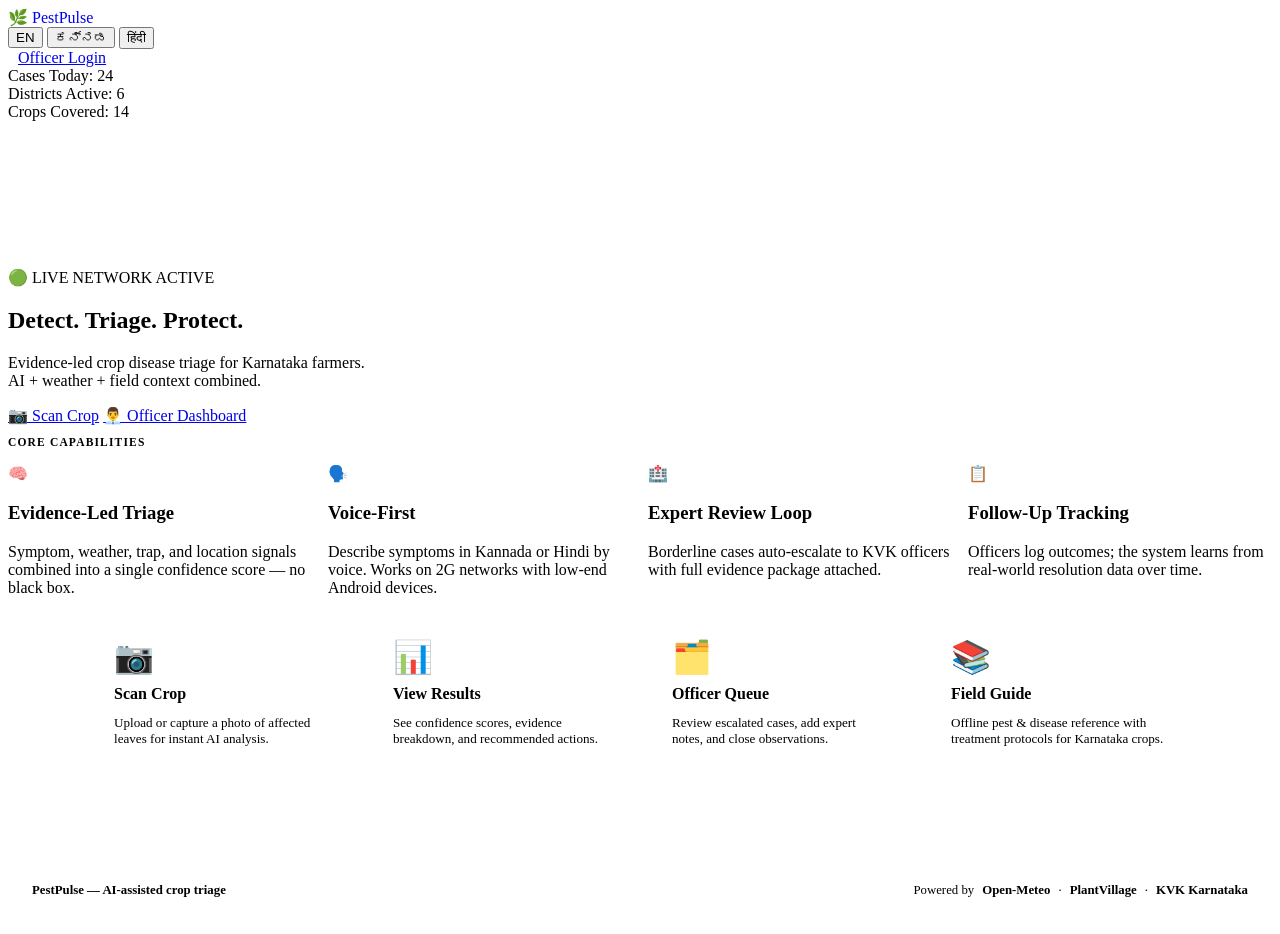
==== frontend/index.html @ 04d3d1e6 "commit" ====
<!DOCTYPE html>
<html lang="en">
<head>
  <meta charset="UTF-8" />
  <meta name="viewport" content="width=device-width, initial-scale=1.0" />
  <title>PestPulse — Crop Disease Triage</title>
  <link rel="preconnect" href="https://fonts.googleapis.com" />
  <link rel="preconnect" href="https://fonts.gstatic.com" crossorigin />
  <link href="https://fonts.googleapis.com/css2?family=Inter:wght@400;600;700;800;900&display=swap" rel="stylesheet" />
  <link rel="stylesheet" href="/static/style.css" />
  <style>
    /* ── Landing-page extras ── */
    .action-cards { display: grid; grid-template-columns: repeat(4,1fr); gap: 16px; padding: 0 24px 80px; max-width: 1100px; margin: 0 auto; }
    .action-card  { background: var(--bg-card); border: 1px solid var(--border); border-radius: var(--radius); padding: 28px 24px; display: flex; flex-direction: column; gap: 12px; cursor: pointer; transition: var(--transition); text-decoration: none; color: var(--text); }
    .action-card:hover { border-color: var(--green-border); background: var(--green-glow); transform: translateY(-2px); box-shadow: 0 8px 32px rgba(0,230,118,0.08); }
    .action-card .ac-icon { font-size: 2rem; line-height: 1; }
    .action-card h3 { font-size: 1rem; color: var(--text); margin: 0; }
    .action-card p  { font-size: 0.82rem; color: var(--text-muted); margin: 0; }
    .section-label { font-size: 0.72rem; font-weight: 700; text-transform: uppercase; letter-spacing: 0.1em; color: var(--green); margin-bottom: 16px; }
    .features-inner { display: grid; grid-template-columns: repeat(4,1fr); gap: 16px; }
    footer { border-top: 1px solid var(--border); padding: 28px 24px; display: flex; justify-content: space-between; align-items: center; flex-wrap: wrap; gap: 8px; font-size: 0.8rem; color: var(--text-muted); }
    footer .footer-brand { font-weight: 700; color: var(--text); }
    footer .footer-partners { display: flex; gap: 8px; align-items: center; }
    footer .footer-partners span { color: var(--text-dim); }
    @media (max-width: 900px) {
      .features-inner, .action-cards { grid-template-columns: 1fr 1fr; }
    }
    @media (max-width: 540px) {
      .features-inner, .action-cards { grid-template-columns: 1fr; }
      footer { flex-direction: column; text-align: center; }
    }
  </style>
</head>
<body>

<!-- ═══════════════════════════════ NAVBAR ═══════════════════════════════ -->
<nav class="navbar">
  <a href="/" class="nav-logo" style="text-decoration:none;">
    <span class="logo-dot">🌿</span>
    <span>PestPulse</span>
  </a>
  <div class="nav-links">
    <div class="lang-switcher" id="langSwitcher">
      <button class="lang-btn active" data-lang="en" onclick="setLang('en')">EN</button>
      <button class="lang-btn" data-lang="kn" onclick="setLang('kn')">ಕನ್ನಡ</button>
      <button class="lang-btn" data-lang="hi" onclick="setLang('hi')">हिंदी</button>
    </div>
    <a href="/officer" class="btn btn-primary btn-sm" style="margin-left:10px;" data-i18n="nav.login">Officer Login</a>
  </div>
</nav>

<!-- ═══════════════════════════════ TICKER ═══════════════════════════════ -->
<div class="ticker">
  <div class="ticker-item">
    <span class="dot"></span>
    <span data-i18n="ticker.casesToday">Cases Today:</span>&nbsp;<span class="val">24</span>
  </div>
  <div class="ticker-item">
    <span class="dot"></span>
    <span data-i18n="ticker.districts">Districts Active:</span>&nbsp;<span class="val">6</span>
  </div>
  <div class="ticker-item">
    <span class="dot"></span>
    <span data-i18n="ticker.crops">Crops Covered:</span>&nbsp;<span class="val">14</span>
  </div>
</div>

<!-- ═══════════════════════════════ HERO ══════════════════════════════════ -->
<section class="hero">
  <!-- Radial glow bg -->
  <div class="hero-bg"></div>

  <!-- Animated particles -->
  <div class="particles" id="particles"></div>

  <div class="hero-content">
    <div class="hero-tag">🟢 <span data-i18n="hero.tag">LIVE NETWORK ACTIVE</span></div>

    <h1 data-i18n="hero.heading">Detect. Triage.&nbsp;<span class="text-green">Protect.</span></h1>

    <p data-i18n="hero.sub">Evidence-led crop disease triage for Karnataka farmers.<br>AI + weather + field context combined.</p>

    <div class="hero-cta">
      <a href="/farmer" class="btn btn-primary btn-lg" data-i18n="hero.cta1">📷 Scan Crop</a>
      <a href="/officer" class="btn btn-ghost btn-lg" data-i18n="hero.cta2">👨‍💼 Officer Dashboard</a>
    </div>
  </div>
</section>

<!-- ═════════════════════════════ FEATURES ═══════════════════════════════ -->
<section class="features">
  <p class="section-label" data-i18n="features.label">Core Capabilities</p>
  <div class="features-inner">

    <div class="feature-card">
      <div class="feature-icon">🧠</div>
      <h3 data-i18n="feat1.title">Evidence-Led Triage</h3>
      <p data-i18n="feat1.desc">Symptom, weather, trap, and location signals combined into a single confidence score — no black box.</p>
    </div>

    <div class="feature-card">
      <div class="feature-icon">🗣️</div>
      <h3 data-i18n="feat2.title">Voice-First</h3>
      <p data-i18n="feat2.desc">Describe symptoms in Kannada or Hindi by voice. Works on 2G networks with low-end Android devices.</p>
    </div>

    <div class="feature-card">
      <div class="feature-icon">🏥</div>
      <h3 data-i18n="feat3.title">Expert Review Loop</h3>
      <p data-i18n="feat3.desc">Borderline cases auto-escalate to KVK officers with full evidence package attached.</p>
    </div>

    <div class="feature-card">
      <div class="feature-icon">📋</div>
      <h3 data-i18n="feat4.title">Follow-Up Tracking</h3>
      <p data-i18n="feat4.desc">Officers log outcomes; the system learns from real-world resolution data over time.</p>
    </div>

  </div>
</section>

<!-- ════════════════════════ ACTION CARDS ROW ════════════════════════════ -->
<div class="action-cards">

  <a href="/farmer" class="action-card">
    <div class="ac-icon">📷</div>
    <h3 data-i18n="ac1.title">Scan Crop</h3>
    <p data-i18n="ac1.desc">Upload or capture a photo of affected leaves for instant AI analysis.</p>
  </a>

  <a href="/result" class="action-card">
    <div class="ac-icon">📊</div>
    <h3 data-i18n="ac2.title">View Results</h3>
    <p data-i18n="ac2.desc">See confidence scores, evidence breakdown, and recommended actions.</p>
  </a>

  <a href="/officer" class="action-card">
    <div class="ac-icon">🗂️</div>
    <h3 data-i18n="ac3.title">Officer Queue</h3>
    <p data-i18n="ac3.desc">Review escalated cases, add expert notes, and close observations.</p>
  </a>

  <a href="/guide" class="action-card">
    <div class="ac-icon">📚</div>
    <h3 data-i18n="ac4.title">Field Guide</h3>
    <p data-i18n="ac4.desc">Offline pest & disease reference with treatment protocols for Karnataka crops.</p>
  </a>

</div>

<!-- ══════════════════════════════ FOOTER ════════════════════════════════ -->
<footer>
  <span class="footer-brand">PestPulse — AI-assisted crop triage</span>
  <div class="footer-partners">
    <span>Powered by</span>
    <span style="color:var(--green);font-weight:700;">Open-Meteo</span>
    <span>·</span>
    <span style="color:var(--green);font-weight:700;">PlantVillage</span>
    <span>·</span>
    <span style="color:var(--green);font-weight:700;">KVK Karnataka</span>
  </div>
</footer>

<!-- ══════════════════════════════ SCRIPTS ═══════════════════════════════ -->
<script src="/static/app.js" defer></script>
<script>
  /* ── Particle generator ── */
  (function spawnParticles() {
    const container = document.getElementById('particles');
    for (let i = 0; i < 28; i++) {
      const p = document.createElement('div');
      p.className = 'particle';
      const size = Math.random() * 6 + 2;
      p.style.cssText = [
        `width:${size}px`, `height:${size}px`,
        `left:${Math.random() * 100}%`,
        `animation-duration:${6 + Math.random() * 14}s`,
        `animation-delay:${Math.random() * 12}s`,
        `opacity:${0.03 + Math.random() * 0.06}`
      ].join(';');
      container.appendChild(p);
    }
  })();

  /* ── Language strings ── */
  const i18n = {
    en: {
      'nav.login': 'Officer Login',
      'ticker.casesToday': 'Cases Today:',
      'ticker.districts': 'Districts Active:',
      'ticker.crops': 'Crops Covered:',
      'hero.tag': 'LIVE NETWORK ACTIVE',
      'hero.heading': 'Detect. Triage.\u00a0<span class="text-green">Protect.</span>',
      'hero.sub': 'Evidence-led crop disease triage for Karnataka farmers.<br>AI + weather + field context combined.',
      'hero.cta1': '📷 Scan Crop',
      'hero.cta2': '👨‍💼 Officer Dashboard',
      'features.label': 'Core Capabilities',
      'feat1.title': 'Evidence-Led Triage',
      'feat1.desc': 'Symptom, weather, trap, and location signals combined into a single confidence score — no black box.',
      'feat2.title': 'Voice-First',
      'feat2.desc': 'Describe symptoms in Kannada or Hindi by voice. Works on 2G networks with low-end Android devices.',
      'feat3.title': 'Expert Review Loop',
      'feat3.desc': 'Borderline cases auto-escalate to KVK officers with full evidence package attached.',
      'feat4.title': 'Follow-Up Tracking',
      'feat4.desc': 'Officers log outcomes; the system learns from real-world resolution data over time.',
      'ac1.title': 'Scan Crop', 'ac1.desc': 'Upload or capture a photo of affected leaves for instant AI analysis.',
      'ac2.title': 'View Results', 'ac2.desc': 'See confidence scores, evidence breakdown, and recommended actions.',
      'ac3.title': 'Officer Queue', 'ac3.desc': 'Review escalated cases, add expert notes, and close observations.',
      'ac4.title': 'Field Guide', 'ac4.desc': 'Offline pest & disease reference with treatment protocols for Karnataka crops.',
    },
    kn: {
      'nav.login': 'ಅಧಿಕಾರಿ ಲಾಗಿನ್',
      'ticker.casesToday': 'ಇಂದಿನ ಪ್ರಕರಣಗಳು:',
      'ticker.districts': 'ಸಕ್ರಿಯ ಜಿಲ್ಲೆಗಳು:',
      'ticker.crops': 'ಒಳಗೊಂಡ ಬೆಳೆಗಳು:',
      'hero.tag': 'ಲೈವ್ ನೆಟ್‌ವರ್ಕ್ ಸಕ್ರಿಯ',
      'hero.heading': 'ಪತ್ತೆ. ವಿಂಗಡಣೆ.\u00a0<span class="text-green">ರಕ್ಷಣೆ.</span>',
      'hero.sub': 'ಕರ್ನಾಟಕ ರೈತರಿಗಾಗಿ ಸಾಕ್ಷ್ಯ-ಆಧಾರಿತ ಬೆಳೆ ರೋಗ ವಿಂಗಡಣೆ.<br>AI + ಹವಾಮಾನ + ಕ್ಷೇತ್ರ ಸಂದರ್ಭ ಸಂಯೋಜಿತ.',
      'hero.cta1': '📷 ಬೆಳೆ ಸ್ಕ್ಯಾನ್ ಮಾಡಿ',
      'hero.cta2': '👨‍💼 ಅಧಿಕಾರಿ ಡ್ಯಾಶ್‌ಬೋರ್ಡ್',
      'features.label': 'ಮುಖ್ಯ ಸಾಮರ್ಥ್ಯಗಳು',
      'feat1.title': 'ಸಾಕ್ಷ್ಯ-ಆಧಾರಿತ ವಿಂಗಡಣೆ',
      'feat1.desc': 'ರೋಗಲಕ್ಷಣ, ಹವಾಮಾನ, ಬಲೆ ಮತ್ತು ಸ್ಥಳ ಸಂಕೇತಗಳನ್ನು ಒಂದೇ ವಿಶ್ವಾಸ ಸ್ಕೋರ್‌ಗೆ ಸಂಯೋಜಿಸಲಾಗಿದೆ.',
      'feat2.title': 'ಧ್ವನಿ-ಮೊದಲು',
      'feat2.desc': 'ಕನ್ನಡ ಅಥವಾ ಹಿಂದಿಯಲ್ಲಿ ರೋಗಲಕ್ಷಣಗಳನ್ನು ವಿವರಿಸಿ. 2G ನೆಟ್‌ವರ್ಕ್‌ನಲ್ಲಿ ಕಾರ್ಯನಿರ್ವಹಿಸುತ್ತದೆ.',
      'feat3.title': 'ತಜ್ಞ ಪರಿಶೀಲನೆ ಲೂಪ್',
      'feat3.desc': 'ಗಡಿರೇಖೆಯ ಪ್ರಕರಣಗಳು ಸ್ವಯಂಚಾಲಿತವಾಗಿ KVK ಅಧಿಕಾರಿಗಳಿಗೆ ಏರಿಕೆಯಾಗುತ್ತವೆ.',
      'feat4.title': 'ಅನುಸರಣ ಟ್ರ್ಯಾಕಿಂಗ್',
      'feat4.desc': 'ಅಧಿಕಾರಿಗಳು ಫಲಿತಾಂಶಗಳನ್ನು ದಾಖಲಿಸುತ್ತಾರೆ; ವ್ಯವಸ್ಥೆ ನೈಜ ಡೇಟಾದಿಂದ ಕಲಿಯುತ್ತದೆ.',
      'ac1.title': 'ಬೆಳೆ ಸ್ಕ್ಯಾನ್', 'ac1.desc': 'ತಕ್ಷಣದ AI ವಿಶ್ಲೇಷಣೆಗಾಗಿ ಪ್ರಭಾವಿತ ಎಲೆಗಳ ಫೋಟೋ ಅಪ್‌ಲೋಡ್ ಮಾಡಿ.',
      'ac2.title': 'ಫಲಿತಾಂಶ ನೋಡಿ', 'ac2.desc': 'ಸ್ಕೋರ್‌ಗಳು, ಸಾಕ್ಷ್ಯ ವಿಭಜನೆ ಮತ್ತು ಶಿಫಾರಸುಗಳನ್ನು ನೋಡಿ.',
      'ac3.title': 'ಅಧಿಕಾರಿ ಕ್ಯೂ', 'ac3.desc': 'ಎಸ್ಕಲೇಟ್ ಆದ ಪ್ರಕರಣಗಳನ್ನು ಪರಿಶೀಲಿಸಿ ಮತ್ತು ತಜ್ಞ ಟಿಪ್ಪಣಿಗಳನ್ನು ಸೇರಿಸಿ.',
      'ac4.title': 'ಕ್ಷೇತ್ರ ಮಾರ್ಗದರ್ಶಿ', 'ac4.desc': 'ಕರ್ನಾಟಕ ಬೆಳೆಗಳಿಗೆ ಚಿಕಿತ್ಸಾ ಪ್ರೋಟೋಕಾಲ್‌ಗಳೊಂದಿಗೆ ಆಫ್‌ಲೈನ್ ಉಲ್ಲೇಖ.',
    },
    hi: {
      'nav.login': 'अधिकारी लॉगिन',
      'ticker.casesToday': 'आज के मामले:',
      'ticker.districts': 'सक्रिय जिले:',
      'ticker.crops': 'कवर की गई फसलें:',
      'hero.tag': 'लाइव नेटवर्क सक्रिय',
      'hero.heading': 'पहचानें. वर्गीकृत करें.\u00a0<span class="text-green">सुरक्षित करें.</span>',
      'hero.sub': 'कर्नाटक किसानों के लिए साक्ष्य-आधारित फसल रोग ट्राइएज।<br>AI + मौसम + क्षेत्र संदर्भ संयुक्त।',
      'hero.cta1': '📷 फसल स्कैन करें',
      'hero.cta2': '👨‍💼 अधिकारी डैशबोर्ड',
      'features.label': 'मुख्य क्षमताएं',
      'feat1.title': 'साक्ष्य-आधारित ट्राइएज',
      'feat1.desc': 'लक्षण, मौसम, जाल और स्थान संकेतों को एकल विश्वास स्कोर में जोड़ा गया।',
      'feat2.title': 'वॉइस-फर्स्ट',
      'feat2.desc': 'कन्नड़ या हिंदी में आवाज से लक्षण बताएं। 2G नेटवर्क पर काम करता है।',
      'feat3.title': 'विशेषज्ञ समीक्षा लूप',
      'feat3.desc': 'सीमारेखा मामले स्वचालित रूप से KVK अधिकारियों को एस्केलेट होते हैं।',
      'feat4.title': 'फॉलो-अप ट्रैकिंग',
      'feat4.desc': 'अधिकारी परिणाम दर्ज करते हैं; सिस्टम वास्तविक डेटा से सीखता है।',
      'ac1.title': 'फसल स्कैन', 'ac1.desc': 'त्वरित AI विश्लेषण के लिए प्रभावित पत्तियों की फोटो अपलोड करें।',
      'ac2.title': 'परिणाम देखें', 'ac2.desc': 'स्कोर, साक्ष्य विवरण और अनुशंसित कार्रवाइयां देखें।',
      'ac3.title': 'अधिकारी कतार', 'ac3.desc': 'एस्केलेटेड मामलों की समीक्षा करें और विशेषज्ञ नोट्स जोड़ें।',
      'ac4.title': 'फील्ड गाइड', 'ac4.desc': 'कर्नाटक फसलों के लिए उपचार प्रोटोकॉल के साथ ऑफलाइन संदर्भ।',
    }
  };

  let currentLang = localStorage.getItem('pp_lang') || 'en';

  function setLang(lang) {
    currentLang = lang;
    localStorage.setItem('pp_lang', lang);
    // Update active button
    document.querySelectorAll('.lang-btn').forEach(b => {
      b.classList.toggle('active', b.dataset.lang === lang);
    });
    // Apply translations
    const strings = i18n[lang] || i18n.en;
    document.querySelectorAll('[data-i18n]').forEach(el => {
      const key = el.dataset.i18n;
      if (strings[key] !== undefined) el.innerHTML = strings[key];
    });
    document.documentElement.lang = lang;
  }

  // Apply on load
  document.addEventListener('DOMContentLoaded', () => setLang(currentLang));
</script>
</body>
</html>
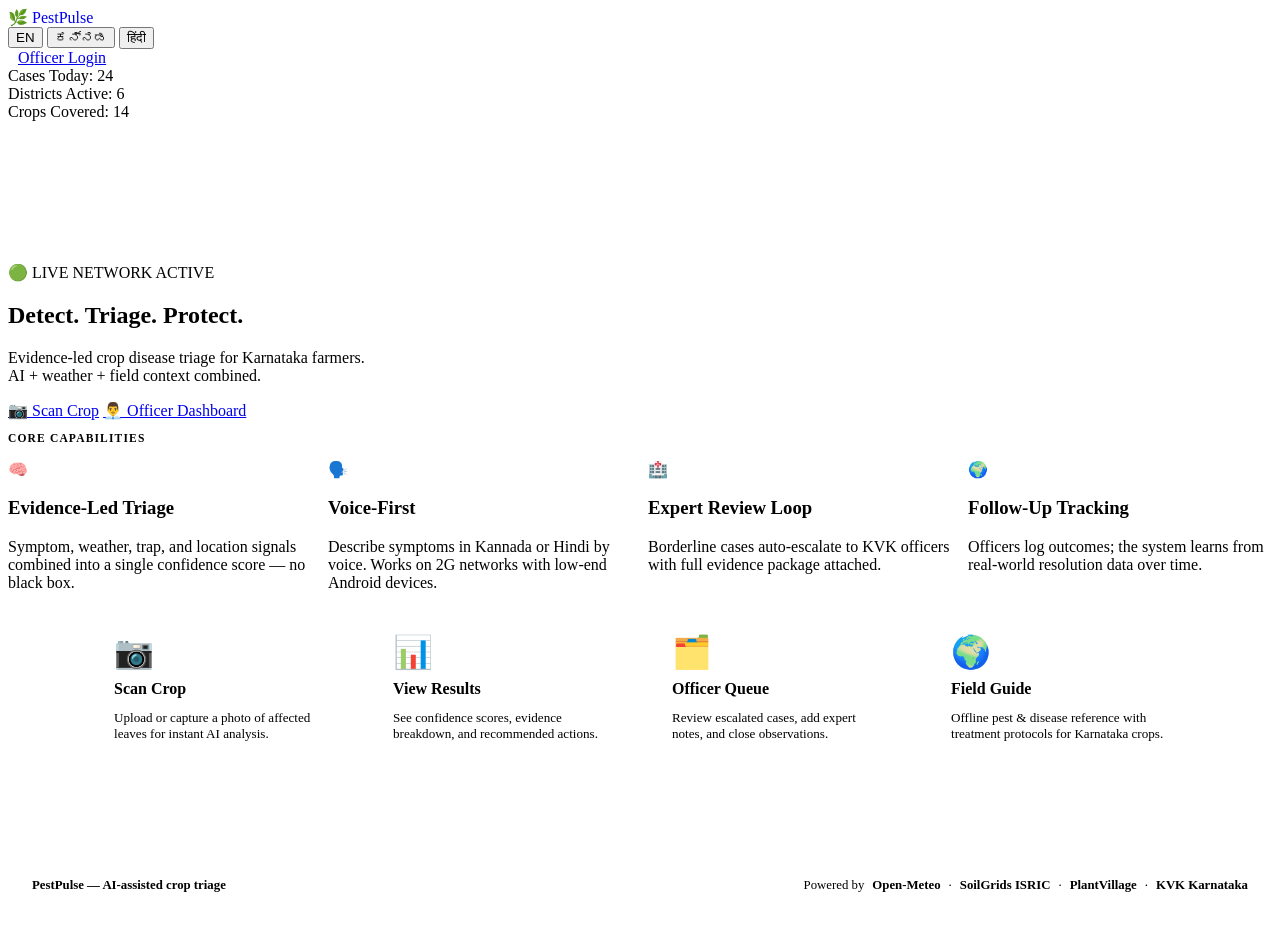
==== commit fb16eb5c: "commit4" ====
--- a/frontend/index.html
+++ b/frontend/index.html
@@ -45,7 +45,7 @@
       <button class="lang-btn" data-lang="kn" onclick="setLang('kn')">ಕನ್ನಡ</button>
       <button class="lang-btn" data-lang="hi" onclick="setLang('hi')">हिंदी</button>
     </div>
-    <a href="/officer" class="btn btn-primary btn-sm" style="margin-left:10px;" data-i18n="nav.login">Officer Login</a>
+    <a href="/login" class="btn btn-primary btn-sm" style="margin-left:10px;" data-i18n="nav.login">Login</a>
   </div>
 </nav>
 
@@ -81,8 +81,8 @@
     <p data-i18n="hero.sub">Evidence-led crop disease triage for Karnataka farmers.<br>AI + weather + field context combined.</p>
 
     <div class="hero-cta">
-      <a href="/farmer" class="btn btn-primary btn-lg" data-i18n="hero.cta1">📷 Scan Crop</a>
-      <a href="/officer" class="btn btn-ghost btn-lg" data-i18n="hero.cta2">👨‍💼 Officer Dashboard</a>
+      <a href="/login" class="btn btn-primary btn-lg" data-i18n="hero.cta1">📷 Scan Crop</a>
+      <a href="/login" class="btn btn-ghost btn-lg" data-i18n="hero.cta2">👨‍💼 Officer Dashboard</a>
     </div>
   </div>
 </section>
@@ -111,9 +111,9 @@
     </div>
 
     <div class="feature-card">
-      <div class="feature-icon">📋</div>
-      <h3 data-i18n="feat4.title">Follow-Up Tracking</h3>
-      <p data-i18n="feat4.desc">Officers log outcomes; the system learns from real-world resolution data over time.</p>
+      <div class="feature-icon">🌍</div>
+      <h3 data-i18n="feat4.title">Field Intelligence</h3>
+      <p data-i18n="feat4.desc">Live soil data, crop recommendations &amp; disease hotspots from SoilGrids + Open-Meteo for your GPS location.</p>
     </div>
 
   </div>
@@ -122,7 +122,7 @@
 <!-- ════════════════════════ ACTION CARDS ROW ════════════════════════════ -->
 <div class="action-cards">
 
-  <a href="/farmer" class="action-card">
+  <a href="/login" class="action-card">
     <div class="ac-icon">📷</div>
     <h3 data-i18n="ac1.title">Scan Crop</h3>
     <p data-i18n="ac1.desc">Upload or capture a photo of affected leaves for instant AI analysis.</p>
@@ -134,16 +134,16 @@
     <p data-i18n="ac2.desc">See confidence scores, evidence breakdown, and recommended actions.</p>
   </a>
 
-  <a href="/officer" class="action-card">
+  <a href="/login" class="action-card">
     <div class="ac-icon">🗂️</div>
     <h3 data-i18n="ac3.title">Officer Queue</h3>
     <p data-i18n="ac3.desc">Review escalated cases, add expert notes, and close observations.</p>
   </a>
 
-  <a href="/guide" class="action-card">
-    <div class="ac-icon">📚</div>
-    <h3 data-i18n="ac4.title">Field Guide</h3>
-    <p data-i18n="ac4.desc">Offline pest & disease reference with treatment protocols for Karnataka crops.</p>
+  <a href="/login" class="action-card">
+    <div class="ac-icon">🌍</div>
+    <h3 data-i18n="ac4.title">Field Intelligence</h3>
+    <p data-i18n="ac4.desc">Soil health, crop suitability &amp; regional disease hotspots for your GPS location.</p>
   </a>
 
 </div>
@@ -154,6 +154,8 @@
   <div class="footer-partners">
     <span>Powered by</span>
     <span style="color:var(--green);font-weight:700;">Open-Meteo</span>
+    <span>·</span>
+    <span style="color:var(--green);font-weight:700;">SoilGrids ISRIC</span>
     <span>·</span>
     <span style="color:var(--green);font-weight:700;">PlantVillage</span>
     <span>·</span>
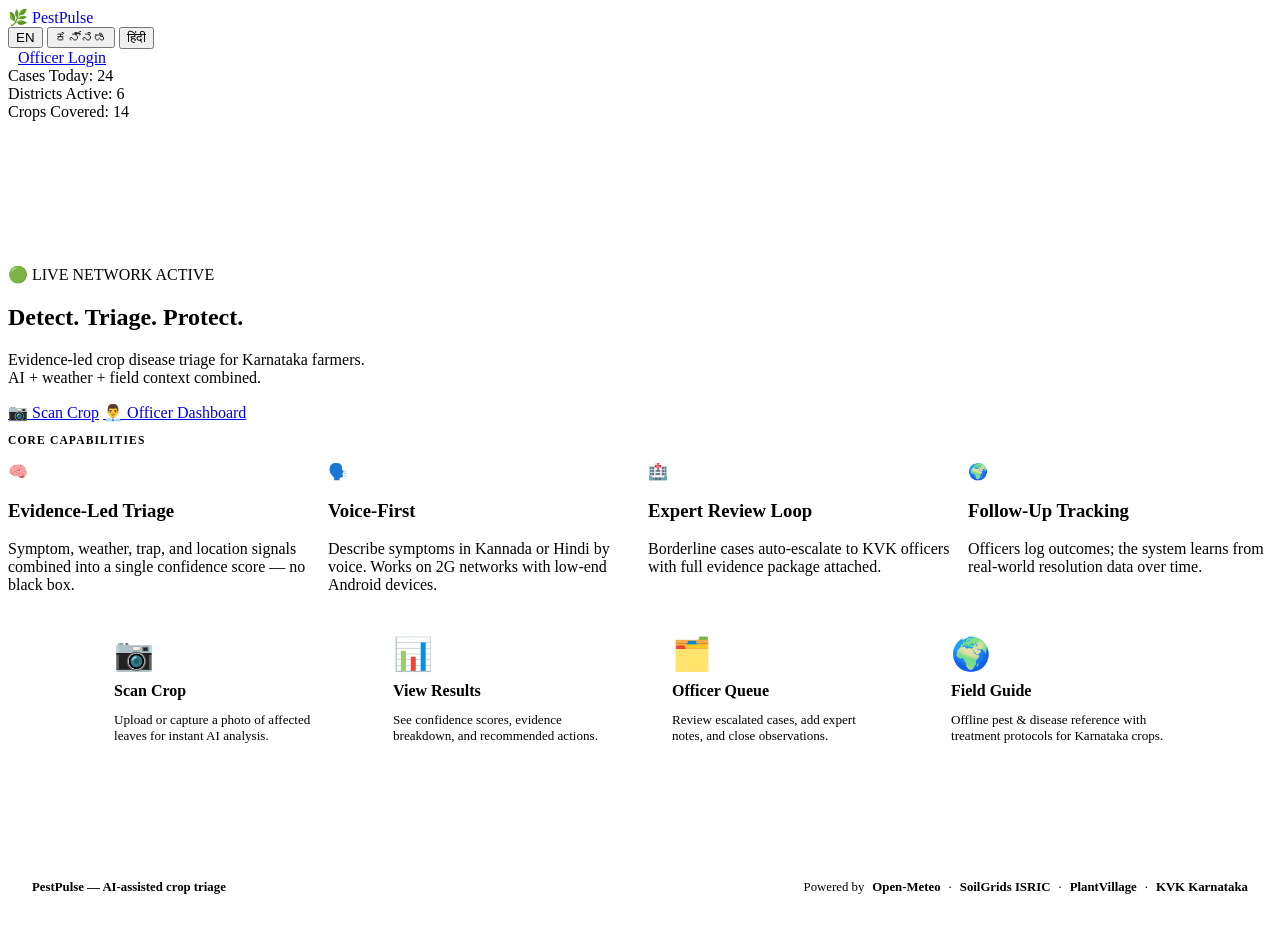
==== commit 943484af: "Add leaf+pulse SVG favicon to all pages" ====
--- a/frontend/index.html
+++ b/frontend/index.html
@@ -4,6 +4,8 @@
   <meta charset="UTF-8" />
   <meta name="viewport" content="width=device-width, initial-scale=1.0" />
   <title>PestPulse — Crop Disease Triage</title>
+  <link rel="icon" type="image/svg+xml" href="/static/favicon.svg" />
+  <link rel="shortcut icon" href="/static/favicon.svg" />
   <link rel="preconnect" href="https://fonts.googleapis.com" />
   <link rel="preconnect" href="https://fonts.gstatic.com" crossorigin />
   <link href="https://fonts.googleapis.com/css2?family=Inter:wght@400;600;700;800;900&display=swap" rel="stylesheet" />
